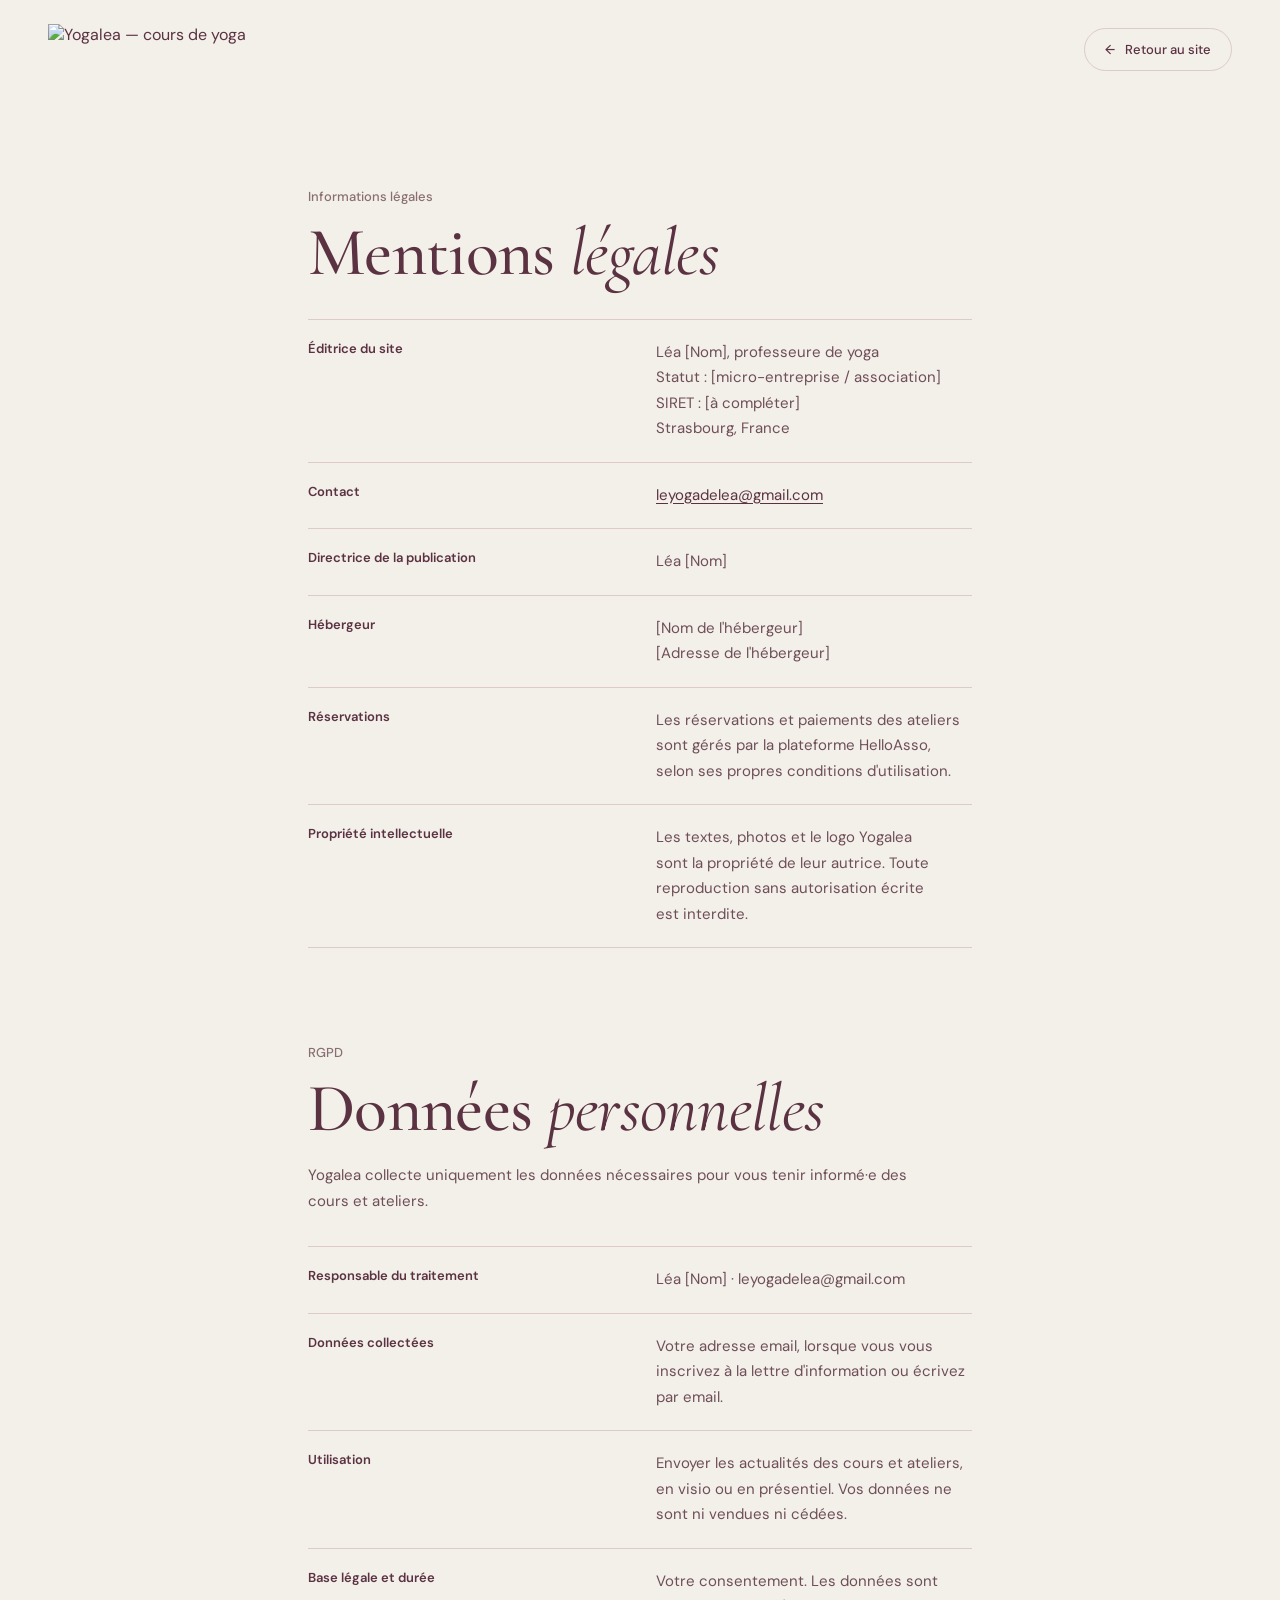
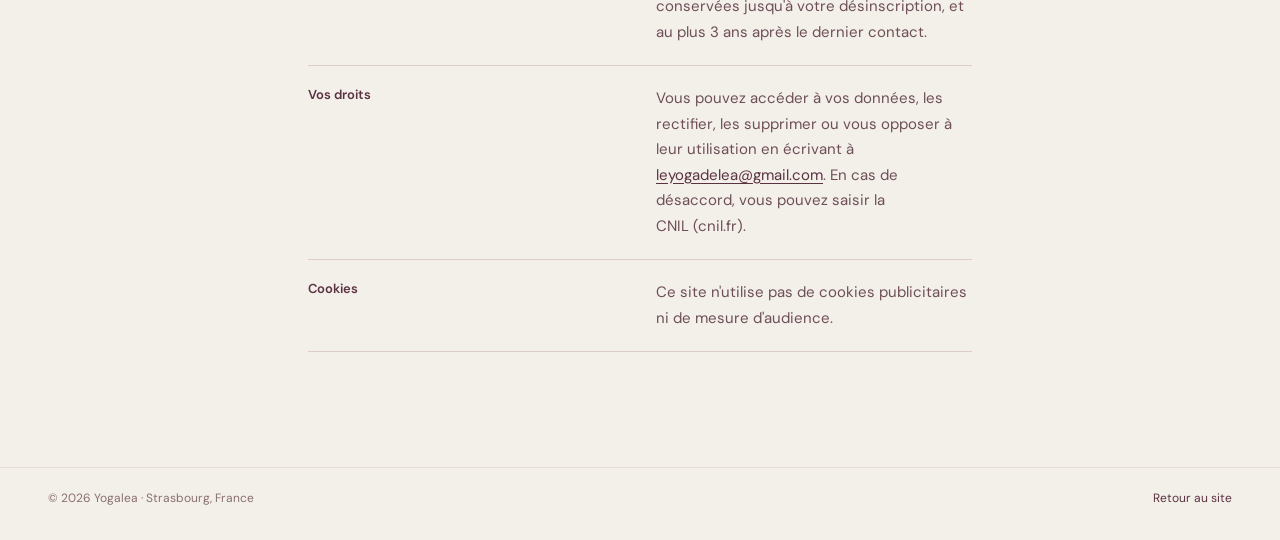
==== mentions-legales.html @ f5508489 "Add files via upload" ====
<!DOCTYPE html>
<html lang="fr">
<head>
  <meta charset="utf-8">
  <meta name="viewport" content="width=device-width, initial-scale=1">
  <title>Mentions légales et données personnelles — Yogalea</title>
  <link rel="preconnect" href="https://fonts.googleapis.com">
  <link href="https://fonts.googleapis.com/css2?family=Cormorant+Garamond:ital,wght@0,400;0,500;1,400&amp;family=DM+Sans:wght@400;500;600&amp;display=swap" rel="stylesheet">
  <link rel="stylesheet" href="style.css">
</head>
<body>
  <nav class="legal-nav">
    <a href="index.html" aria-label="Retour à l'accueil"><img src="assets/logo3-prune.png" alt="Yogalea — cours de yoga"></a>
    <a href="index.html" class="legal-back"><span>←</span><span>Retour au site</span></a>
  </nav>

  <main class="legal">
    <section id="mentions">
      <div class="legal-head">
        <span>Informations légales</span>
        <h1>Mentions <em>légales</em></h1>
      </div>
      <div>
        <div class="legal-row"><span>Éditrice du site</span><span>Léa [Nom], professeure de yoga<br>Statut : [micro-entreprise / association]<br>SIRET : [à compléter]<br>Strasbourg, France</span></div>
        <div class="legal-row"><span>Contact</span><span><a href="mailto:leyogadelea@gmail.com">leyogadelea@gmail.com</a></span></div>
        <div class="legal-row"><span>Directrice de la publication</span><span>Léa [Nom]</span></div>
        <div class="legal-row"><span>Hébergeur</span><span>[Nom de l'hébergeur]<br>[Adresse de l'hébergeur]</span></div>
        <div class="legal-row"><span>Réservations</span><span>Les réservations et paiements des ateliers sont gérés par la plateforme HelloAsso, selon ses propres conditions d'utilisation.</span></div>
        <div class="legal-row"><span>Propriété intellectuelle</span><span>Les textes, photos et le logo Yogalea sont la propriété de leur autrice. Toute reproduction sans autorisation écrite est interdite.</span></div>
      </div>
    </section>

    <section id="donnees">
      <div class="legal-head">
        <span>RGPD</span>
        <h2>Données <em>personnelles</em></h2>
        <p>Yogalea collecte uniquement les données nécessaires pour vous tenir informé·e des cours et ateliers.</p>
      </div>
      <div>
        <div class="legal-row"><span>Responsable du traitement</span><span>Léa [Nom] · leyogadelea@gmail.com</span></div>
        <div class="legal-row"><span>Données collectées</span><span>Votre adresse email, lorsque vous vous inscrivez à la lettre d'information ou écrivez par email.</span></div>
        <div class="legal-row"><span>Utilisation</span><span>Envoyer les actualités des cours et ateliers, en visio ou en présentiel. Vos données ne sont ni vendues ni cédées.</span></div>
        <div class="legal-row"><span>Base légale et durée</span><span>Votre consentement. Les données sont conservées jusqu'à votre désinscription, et au plus 3 ans après le dernier contact.</span></div>
        <div class="legal-row"><span>Vos droits</span><span>Vous pouvez accéder à vos données, les rectifier, les supprimer ou vous opposer à leur utilisation en écrivant à <a href="mailto:leyogadelea@gmail.com">leyogadelea@gmail.com</a>. En cas de désaccord, vous pouvez saisir la CNIL (cnil.fr).</span></div>
        <div class="legal-row"><span>Cookies</span><span>Ce site n'utilise pas de cookies publicitaires ni de mesure d'audience.</span></div>
      </div>
    </section>
  </main>

  <footer class="legal-foot">
    <span>© 2026 Yogalea · Strasbourg, France</span>
    <a href="index.html">Retour au site</a>
  </footer>
</body>
</html>
---- style.css ----
/* Yogalea — feuille de style */
*{box-sizing:border-box}
html{scroll-behavior:smooth}
html,body{margin:0;padding:0;background:#f3efe9}
body{font-family:'DM Sans',sans-serif;color:#5a3242;overflow-x:hidden;-webkit-font-smoothing:antialiased}
a{color:#5a3242;text-decoration:none}
a:hover{color:#6e3f52}
img{max-width:100%}
input::placeholder{color:#a8918f}
@media (min-width:760px){.only-mobile{display:none!important}}
@media (max-width:759px){.only-desktop{display:none!important}}

/* ---------- Header ---------- */
.hero{position:relative;overflow:hidden;min-height:760px;display:flex;flex-direction:column;background:#5a3242}
.hero-canvas{position:absolute;inset:0;width:100%;height:100%;display:block;pointer-events:none}
.hero-veil{position:absolute;inset:0;pointer-events:none;background:radial-gradient(ellipse 58% 44% at 50% 52%,rgba(90,50,66,.6) 0%,rgba(90,50,66,.34) 55%,rgba(90,50,66,0) 100%),linear-gradient(180deg,rgba(90,50,66,.35) 0%,rgba(90,50,66,0) 22%)}
.nav{position:relative;z-index:1;display:flex;align-items:center;justify-content:space-between;gap:24px;padding:24px clamp(20px,4vw,48px)}
.nav-logo{display:flex;align-items:center}
.nav-logo img{display:block;height:clamp(40px,4.4vw,54px);width:auto}
.nav-right{display:flex;align-items:center;gap:40px}
.nav-links{display:flex;gap:36px;font-size:13px}
.nav-links a{color:#f3efe9;transition:color .25s}
.nav-links a:hover{color:#d1c8ba}
.btn-nav{background:#f3efe9;color:#5a3242;font-size:13px;font-weight:500;padding:14px 26px;border-radius:999px;transition:background .25s}
.btn-nav:hover{background:#fff;color:#5a3242}
.burger{width:46px;height:46px;border:none;background:transparent;display:flex;flex-direction:column;align-items:flex-end;justify-content:center;gap:7px;cursor:pointer;padding:0 4px}
.burger span{display:block;width:28px;height:2px;border-radius:2px;background:#f3efe9}
.burger span+span{width:20px}

.hero-content{position:relative;z-index:1;flex:1;display:flex;flex-direction:column;align-items:center;justify-content:center;text-align:center;padding:40px 24px 120px;gap:28px}
.hero-badge{font-size:11px;font-weight:500;letter-spacing:.14em;text-transform:uppercase;white-space:nowrap;color:#f3efe9;background:rgba(255,255,255,.12);border:1px solid rgba(255,255,255,.2);padding:6px 14px;border-radius:999px}
.hero h1{margin:0;font-family:'Cormorant Garamond',serif;font-weight:500;font-size:clamp(64px,8vw,112px);line-height:.92;color:#f3efe9;letter-spacing:-.01em}
.hero h1 em{font-weight:400;color:#d1c8ba}
.hero-lead{margin:0;max-width:560px;font-size:16px;line-height:1.6;color:#efe4e0;text-wrap:pretty}
.btn-hero{position:relative;overflow:hidden;display:flex;align-items:center;gap:14px;white-space:nowrap;background:#f3efe9;color:#5a3242;font-size:13px;font-weight:500;padding:8px 8px 8px 28px;border-radius:999px;box-shadow:0 12px 30px -14px rgba(0,0,0,.45);transition:transform .45s cubic-bezier(.16,1,.3,1),box-shadow .45s,background .3s}
.btn-hero:hover{background:#fff;color:#5a3242;transform:translateY(-3px);box-shadow:0 22px 40px -16px rgba(0,0,0,.55)}
.btn-hero:active{transform:translateY(-1px) scale(.98)}
.btn-hero-label{position:relative;z-index:1}
.btn-hero-arrow{position:relative;z-index:1;flex:0 0 auto;width:36px;height:36px;border-radius:50%;background:#5a3242;color:#fff;display:flex;align-items:center;justify-content:center;overflow:hidden;font-size:14px}
.btn-hero-arrow span{display:inline-block;transition:transform .5s cubic-bezier(.16,1,.3,1)}
.btn-hero:hover .btn-hero-arrow span{transform:translateX(3px) rotate(-45deg)}
.btn-hero-shine{position:absolute;top:0;bottom:0;left:0;width:45%;background:linear-gradient(100deg,rgba(255,255,255,0) 0%,rgba(255,255,255,.9) 50%,rgba(255,255,255,0) 100%);transform:translateX(-120%);pointer-events:none;animation:shine 4s infinite}
@keyframes shine{0%{transform:translateX(-120%);animation-timing-function:cubic-bezier(.33,1,.68,1)}27.5%,100%{transform:translateX(260%)}}

.scroll-cue{position:absolute;z-index:1;left:50%;bottom:clamp(20px,3vw,32px);transform:translateX(-50%);display:flex;flex-direction:column;align-items:center;gap:10px;opacity:.6;transition:opacity .3s}
.scroll-cue:hover{opacity:1}
.scroll-cue-label{font-size:9px;font-weight:500;letter-spacing:.24em;color:#f3efe9}
.scroll-cue-track{position:relative;display:block;width:1px;height:40px;background:rgba(243,239,233,.3);overflow:hidden}
.scroll-cue-dot{position:absolute;left:0;top:0;width:1px;height:14px;background:#f3efe9;animation:cue 2.2s cubic-bezier(.65,0,.35,1) infinite}
@keyframes cue{from{transform:translateY(-14px)}to{transform:translateY(40px)}}

/* ---------- Menu mobile ---------- */
.menu{position:fixed;inset:0;z-index:100;background:#f3efe9;display:flex;flex-direction:column;padding:24px clamp(20px,4vw,48px) 32px;overflow-y:auto;clip-path:circle(0% at calc(100% - 40px) 46px);visibility:hidden;transition:clip-path .7s cubic-bezier(.7,0,.2,1),visibility 0s linear .7s}
.menu.is-open{clip-path:circle(150% at calc(100% - 40px) 46px);visibility:visible;transition:clip-path .7s cubic-bezier(.7,0,.2,1),visibility 0s linear 0s}
.menu-top{display:flex;align-items:center;justify-content:space-between;gap:16px}
.menu-close{position:relative;width:46px;height:46px;border:none;background:transparent;cursor:pointer;padding:0;margin-left:-6px;opacity:0;transform:rotate(-90deg);transition:transform .5s cubic-bezier(.2,.8,.2,1) .25s,opacity .4s .25s}
.menu-close span{position:absolute;left:9px;top:22px;width:28px;height:2px;border-radius:2px;background:#5a3242;transform:rotate(45deg)}
.menu-close span+span{transform:rotate(-45deg)}
.menu-logo{display:block;height:42px;width:auto;opacity:0;transition:opacity .5s .3s}
.menu-links{flex:1;display:flex;flex-direction:column;justify-content:center;gap:4px;padding:32px 0}
.menu-links a{display:flex;align-items:baseline;gap:16px;font-family:'Cormorant Garamond',serif;font-size:46px;line-height:1.2;color:#5a3242;opacity:0;transform:translateY(28px);transition:opacity .5s,transform .7s cubic-bezier(.2,.8,.2,1)}
.menu-links a span{font-family:'DM Sans',sans-serif;font-size:11px;font-weight:500;color:#a8918f;letter-spacing:.08em}
.menu-foot{display:flex;flex-direction:column;gap:22px;opacity:0;transform:translateY(20px);transition:opacity .5s,transform .6s cubic-bezier(.2,.8,.2,1)}
.menu.is-open .menu-close,.menu.is-open .menu-logo,.menu.is-open .menu-links a,.menu.is-open .menu-foot{opacity:1;transform:none}
.menu.is-open .menu-links a:nth-child(1){transition-delay:.3s}
.menu.is-open .menu-links a:nth-child(2){transition-delay:.37s}
.menu.is-open .menu-links a:nth-child(3){transition-delay:.44s}
.menu.is-open .menu-links a:nth-child(4){transition-delay:.51s}
.menu.is-open .menu-foot{transition-delay:.55s}
.menu-cta{display:flex;justify-content:center;background:#5a3242;color:#fff;font-size:14px;font-weight:500;padding:18px;border-radius:999px}
.menu-cta:hover{color:#fff;background:#6e3f52}
.menu-contact{display:flex;align-items:center;justify-content:space-between;gap:16px;padding-top:18px;border-top:1px solid #e8dcd6}
.menu-mail{font-size:13px;color:#5a3242;text-decoration:underline;text-underline-offset:4px}

/* Icônes réseaux */
.socials{display:flex;gap:10px}
.social{width:48px;height:48px;border-radius:50%;border:1px solid #dccbc6;display:flex;align-items:center;justify-content:center;color:#5a3242;font-size:21px;transition:all .25s}
.social:hover{background:#5a3242;color:#fff;border-color:#5a3242}
.socials--sm{gap:8px}
.socials--sm .social{width:40px;height:40px;border:none;background:#f6f2ec;font-size:18px}

/* ---------- Libellés de section ---------- */
.eyebrow{display:flex;align-items:center;gap:10px;font-size:10px;font-weight:600;letter-spacing:.1em;color:#5a3242}
.eyebrow::before{content:"";width:5px;height:5px;border-radius:50%;background:currentColor}

/* ---------- À propos ---------- */
.about{padding:clamp(56px,8vw,90px) clamp(20px,4vw,48px) clamp(64px,9vw,110px);display:flex;flex-direction:column;align-items:center}
@media (max-width:759px){.about{padding-top:calc(clamp(56px,8vw,90px) + 40px)}}
.about-grid{width:100%;max-width:940px;display:grid;grid-template-columns:repeat(auto-fit,minmax(min(100%,380px),1fr));gap:56px;align-items:center}
.about-text{display:flex;flex-direction:column;max-width:440px}
.about h2{margin:22px 0 30px;font-family:'Cormorant Garamond',serif;font-weight:400;font-size:clamp(32px,4.2vw,52px);line-height:1.04;color:#5a3242;letter-spacing:-.01em}
.about h2 span{white-space:nowrap}
.about p{margin:0;font-size:15px;line-height:1.7;color:#5a3242;text-wrap:pretty}
.about p.muted{margin-top:18px;color:#8a6f72}
.tags{margin-top:26px;display:flex;flex-wrap:wrap;gap:8px}
.tag{font-size:11px;font-weight:600;color:#5a3242;border:1px solid #dccbc6;border-radius:999px;padding:8px 14px;transition:all .25s;cursor:default}
.tag:hover{background:#5a3242;color:#fff;border-color:#5a3242}
.btn-outline{margin-top:40px;align-self:flex-start;display:flex;align-items:center;gap:16px;font-size:13px;font-weight:600;color:#5a3242;border:1px solid #5a3242;border-radius:999px;padding:16px 28px;transition:all .25s}
.btn-outline:hover{background:#5a3242;color:#fff}
.photos{position:relative;height:440px;max-width:520px;width:100%;justify-self:center;margin-top:34px}
.photo{position:absolute;width:47%;object-fit:cover;border-radius:14px;display:block}
.photo--1{left:0;top:0;height:310px}
.photo--2{right:0;top:88px;height:312px}
.ring{position:absolute;left:41%;top:-34px;width:104px;height:104px;border-radius:50%;background:#f3efe9;display:flex;align-items:center;justify-content:center;pointer-events:none}
.ring svg{display:block;position:absolute;inset:2px;animation:spin 45s linear infinite}
.ring text{font-family:'DM Sans',sans-serif;font-size:7.4px;letter-spacing:2px;fill:#5a3242;font-weight:500}
.ring-dot{width:8px;height:8px;border-radius:50%;background:#e8b49c}
@keyframes spin{to{transform:rotate(360deg)}}

/* ---------- Cours ---------- */
.courses{position:relative;overflow:hidden;padding:clamp(40px,6vw,70px) clamp(20px,4vw,48px) clamp(80px,10vw,130px);display:flex;flex-direction:column;align-items:center;gap:20px}
.courses h2{position:relative;z-index:1;margin:0;text-align:center;font-family:'Cormorant Garamond',serif;font-weight:500;font-size:clamp(44px,4.8vw,64px);line-height:1.02;color:#5a3242;letter-spacing:-.01em}
.courses-plant{position:absolute;pointer-events:none;user-select:none;height:auto;z-index:0;left:clamp(-150px,-9vw,-70px);top:0;width:clamp(180px,20vw,290px);opacity:.35;transform:rotate(38deg)}
.courses-sub{position:relative;z-index:1;margin:0;font-size:14px;color:#8a6f72;text-align:center}
.cards{position:relative;z-index:1;width:100%;max-width:1180px;margin-top:44px;display:grid;grid-template-columns:repeat(auto-fit,minmax(min(100%,280px),1fr));gap:20px}
.card{--c:#c5d1b4;position:relative;overflow:hidden;background:#fff;border-radius:18px;padding:28px 26px 30px;display:flex;flex-direction:column;min-height:340px;cursor:pointer;transition:transform .45s cubic-bezier(.2,.8,.2,1),box-shadow .45s}
.card:hover{transform:translateY(-8px);box-shadow:0 28px 50px -28px rgba(90,50,66,.45)}
.card--apricot{--c:#f2b896}
.card--lilac{--c:#d9c3e0}
.card-wash{position:absolute;right:-60px;bottom:-60px;width:220px;height:220px;border-radius:50%;background:var(--c);opacity:0;transform:scale(.3);transition:transform .6s cubic-bezier(.2,.8,.2,1),opacity .6s;pointer-events:none}
.card:hover .card-wash{opacity:.35;transform:scale(1)}
.card-top{position:relative;display:flex;align-items:center;justify-content:space-between;gap:12px}
.card-icon{width:46px;height:46px;border-radius:50%;background:var(--c);display:flex;align-items:center;justify-content:center;font-size:17px;color:#5a3242;transition:transform .5s cubic-bezier(.2,.8,.2,1)}
.card:hover .card-icon{transform:scale(1.2) rotate(-14deg)}
.pill{font-size:11px;font-weight:600;color:#5a3242;border:1px solid #dccbc6;border-radius:999px;padding:6px 12px}
.card h3{position:relative;margin:40px 0 0;font-family:'Cormorant Garamond',serif;font-weight:500;font-size:38px;line-height:1;color:#5a3242}
.card h3 strong{font-weight:700}
.card-sub{position:relative;margin:10px 0 0;font-size:16px;line-height:1.35;color:#5a3242}
.card-desc{position:relative;margin:14px 0 0;font-size:13.5px;line-height:1.7;color:#8a6f72;max-width:260px}
.card-foot{position:relative;margin-top:auto;padding-top:24px;display:flex;align-items:center;justify-content:space-between;gap:12px}
.card-level{font-size:12px;font-weight:700;color:#5a3242}
.card-link{display:flex;align-items:center;gap:8px;font-size:13px;font-weight:500;color:#5a3242}
.card-link span:first-child{text-decoration:underline;text-underline-offset:4px}
.card-link span:last-child{opacity:0;transform:translateX(-6px);transition:transform .4s,opacity .4s}
.card:hover .card-link span:last-child{opacity:1;transform:none}

/* ---------- Planning ---------- */
.planning{padding:40px clamp(12px,3vw,48px) 60px;display:flex;justify-content:center}
.planning-box{position:relative;overflow:hidden;width:100%;max-width:1060px;border-radius:clamp(24px,3vw,36px);padding:clamp(32px,5vw,56px) clamp(20px,3.4vw,48px) clamp(28px,4vw,48px);color:#f4e9e5;background:#5a3242}
.planning-circle{position:absolute;right:-110px;top:-300px;width:640px;height:640px;border-radius:50%;background:#653a4b;pointer-events:none}
.planning-plant{position:absolute;pointer-events:none;user-select:none;height:auto;left:-70px;bottom:-60px;width:260px;opacity:.06;transform:rotate(24deg)}
.planning-head{position:relative;display:flex;justify-content:space-between;align-items:flex-end;gap:24px;flex-wrap:wrap}
.planning-head > div{display:flex;flex-direction:column;gap:22px}
.planning .eyebrow{color:#f4e9e5;letter-spacing:.08em}
.planning .eyebrow::before{background:#e8b49c}
.planning h2{margin:0;font-family:'Cormorant Garamond',serif;font-weight:400;font-size:clamp(40px,4.4vw,60px);line-height:1.05;color:#fff}
.planning-week{font-size:12px;color:#ecdcd6;padding-bottom:10px}
.days{position:relative;margin-top:36px;display:grid;grid-template-columns:repeat(5,minmax(0,1fr));gap:8px}
.day{height:38px;min-width:0;padding:0 4px;overflow:hidden;text-overflow:ellipsis;white-space:nowrap;border:none;border-radius:999px;font-family:'DM Sans',sans-serif;font-size:11px;font-weight:600;cursor:pointer;transition:background .25s,color .25s;background:rgba(255,255,255,.08);color:#e6d0cb}
.day.is-active{background:#e8b49c;color:#5a3242}
.sessions{position:relative;margin-top:48px}
.sessions-head,.session{display:grid;grid-template-columns:84px minmax(0,1.6fr) minmax(0,1fr) minmax(0,1.2fr) 104px;gap:14px}
.sessions-head{padding:0 10px 14px;font-size:10px;letter-spacing:.08em;color:#ccb2ad;border-bottom:1px solid rgba(255,255,255,.08)}
.sessions-head span:last-child{text-align:center}
.session{align-items:center;padding:24px 10px;border-bottom:1px solid rgba(255,255,255,.08)}
.session-time{display:flex;flex-direction:column;gap:4px}
.session-time strong{font-family:'Playfair Display',serif;font-weight:500;font-variant-numeric:lining-nums tabular-nums;font-size:22px;line-height:1;color:#fff}
.session-time span{font-size:10px;color:#dcc4bf}
.session-name{font-family:'Cormorant Garamond',serif;font-size:23px;line-height:1.1;color:#fff}
.session-level{display:inline-block;font-size:10px;color:#e6d0cb;background:rgba(255,255,255,.08);padding:7px 12px;border-radius:999px;white-space:nowrap}
.session-place{display:flex;align-items:center;gap:10px;font-size:12px;color:#dcc4bf}
.session-place::before{content:"";width:5px;height:5px;border-radius:50%;background:#e6c1a4}
.session-book{display:flex;justify-content:center}
.btn-book{align-self:flex-start;height:40px;min-width:84px;padding:0 18px;border:none;border-radius:999px;font-family:'DM Sans',sans-serif;font-size:11px;font-weight:600;cursor:pointer;background:#fff;color:#5a3242;transition:background .25s}
.btn-book.is-booked{background:#e8b49c}
.no-session{margin:0;padding:6px 10px 4px;font-size:13px;color:#dcc4bf}
.private{margin-top:18px;display:flex;flex-wrap:wrap;align-items:center;justify-content:space-between;gap:14px 24px;padding:18px 18px 18px 24px;border-radius:18px;background:#e8b49c;color:#5a3242}
.private > div{display:flex;align-items:center;gap:16px;flex-wrap:wrap}
.private-title{font-family:'Cormorant Garamond',serif;font-size:24px;line-height:1.1;color:#5a3242;white-space:nowrap}
.private-note{font-size:12px;font-weight:500;color:#5a3242;background:rgba(255,255,255,.4);padding:7px 12px;border-radius:999px}
.btn-private{flex:0 0 auto;display:flex;align-items:center;gap:10px;white-space:nowrap;height:40px;padding:0 18px;border-radius:999px;background:#5a3242;color:#fff;font-size:11px;font-weight:600}
.btn-private:hover{background:#6e3f52;color:#fff}
.planning-foot{position:relative;margin-top:40px;display:flex;justify-content:space-between;align-items:flex-end;gap:16px;flex-wrap:wrap;font-size:11px}
.planning-foot > div{display:flex;flex-direction:column;gap:6px}
.planning-foot strong{font-size:13px;font-weight:600;color:#fff}
.planning-foot span{color:#dcc4bf}
.planning-foot a{color:#e8b49c;font-weight:600}
.planning-foot a:hover{color:#f3c9b5}
@media (max-width:759px){
  .sessions{margin-top:24px;display:flex;flex-direction:column}
  .sessions-head{display:none}
  .session{grid-template-columns:62px minmax(0,1fr);align-items:start;padding:20px 0}
  .session-time strong{font-size:20px}
  .session-info{display:flex;flex-direction:column;gap:10px}
  .session-title{display:flex;flex-wrap:wrap;align-items:center;gap:6px 10px}
  .session-level{padding:5px 10px}
  .session-place{gap:8px}
  .no-session{padding:4px 0}
  .private{margin-top:16px;flex-wrap:nowrap;gap:12px;padding:12px 12px 12px 20px}
  .private-title{font-size:23px}
}
@media (min-width:760px){.session-info,.session-title{display:contents}}

/* ---------- La pratique ---------- */
.practice{position:relative;overflow:hidden;padding:clamp(64px,8vw,100px) clamp(20px,4vw,48px) clamp(64px,8vw,110px);display:flex;justify-content:center}
.practice-grid{position:relative;width:100%;max-width:1060px;display:grid;grid-template-columns:repeat(auto-fit,minmax(min(100%,200px),max-content));gap:24px 120px}
.practice .eyebrow{font-size:9px;letter-spacing:.06em;padding-top:14px;align-self:start}
.practice .eyebrow::before{width:4px;height:4px}
.practice-text{display:flex;flex-direction:column;gap:22px;max-width:620px}
.practice h2{margin:0;font-family:'Cormorant Garamond',serif;font-weight:400;font-size:clamp(32px,8.4vw,48px);line-height:1.1;color:#5a3242;text-wrap:balance}
.practice h2 strong{font-weight:700}
.practice p{margin:0;font-size:13px;line-height:1.75;color:#8a6f72;max-width:480px}

/* ---------- Prochain atelier ---------- */
.atelier{padding:0 clamp(12px,3vw,48px) clamp(64px,8vw,100px);display:flex;justify-content:center;font-family:'Geist',sans-serif}
.atelier-box{width:100%;max-width:1080px;border-radius:clamp(22px,2.6vw,32px);padding:clamp(12px,1.4vw,16px);display:flex;flex-wrap:wrap;align-items:stretch;gap:clamp(12px,1.4vw,16px);background:#e9dfcf}
.atelier-left{flex:1.25 1 400px;padding:clamp(20px,3.4vw,44px);display:flex;flex-direction:column;align-items:flex-start;gap:20px}
.atelier-kicker{display:flex;align-items:center;gap:10px;font-size:10px;font-weight:600;letter-spacing:.12em;text-transform:uppercase;color:#5a3242}
.atelier-kicker::before{content:"";display:block;width:14px;height:14px;flex:0 0 auto;background:#5a3242;-webkit-mask:url(assets/algue-prune.png) center/contain no-repeat;mask:url(assets/algue-prune.png) center/contain no-repeat}
.atelier h2{margin:0;font-family:'Geist',sans-serif;font-weight:500;font-size:clamp(34px,3.6vw,52px);line-height:1.04;letter-spacing:-.04em;color:#5a3242;padding-bottom:3px}
.atelier em{font-family:'Instrument Serif',serif;font-style:italic;font-weight:400;letter-spacing:-.01em}
.atelier-info{width:100%;display:grid;grid-template-columns:repeat(auto-fit,minmax(min(100%,180px),1fr));gap:18px 24px;margin-top:6px}
.atelier-info > div{display:flex;flex-direction:column;gap:8px;padding-top:16px;border-top:1px solid rgba(90,50,66,.14)}
.atelier-label{font-size:10px;font-weight:600;letter-spacing:.12em;text-transform:uppercase;color:#8a6f72}
.atelier-info p{margin:0;font-size:14px;line-height:1.65;color:#5a3242;text-wrap:pretty}
.atelier-contact{width:100%;margin-top:auto;padding-top:20px;display:flex;flex-wrap:wrap;align-items:center;justify-content:space-between;gap:14px 20px;border-top:1px solid rgba(90,50,66,.14)}
.atelier-contact > span{font-size:13px;color:#8a6f72}
.atelier-contact > span a{color:#5a3242;font-weight:500;text-decoration:underline;text-underline-offset:3px}
.ticket{position:relative;overflow:hidden;flex:1 1 340px;background:#5a3242;color:#f6f2ec;border-radius:clamp(18px,2vw,24px);padding:clamp(22px,2.8vw,38px);display:flex;flex-direction:column;gap:22px}
.ticket-head{display:flex;align-items:flex-start;justify-content:space-between;gap:16px}
.ticket-head > div:first-child{display:flex;flex-direction:column;gap:8px;min-width:0}
.ticket-date{font-size:10px;font-weight:600;letter-spacing:.12em;text-transform:uppercase;color:#e9dfcf}
.ticket h3{margin:0;font-family:'Geist',sans-serif;font-weight:500;font-size:clamp(26px,2.4vw,34px);line-height:1.05;letter-spacing:-.035em;color:#fff;padding-bottom:2px}
.ticket-cal{flex:0 0 auto;width:76px;height:84px;border-radius:18px;background:#e9dfcf;color:#5a3242;display:flex;flex-direction:column;align-items:center;justify-content:center;gap:1px}
.ticket-cal strong{font-size:34px;font-weight:500;letter-spacing:-.04em;line-height:1}
.ticket-cal span{font-size:12px;font-weight:500}
.ticket-rows{display:flex;flex-direction:column;font-size:14px}
.ticket-rows > div{display:flex;justify-content:space-between;gap:16px;padding:13px 0;border-top:1px solid rgba(255,255,255,.12)}
.ticket-rows > div:last-child{border-bottom:1px solid rgba(255,255,255,.12)}
.ticket-rows span:first-child{color:#d4bcb8}
.ticket-rows span:last-child{font-weight:500;text-align:right;color:#fff}
.btn-ticket{margin-top:2px;display:flex;align-items:center;justify-content:space-between;gap:12px;background:#fff;color:#5a3242;font-size:15px;font-weight:500;padding:11px 11px 11px 24px;border-radius:999px;transition:background .25s,transform .15s}
.btn-ticket:hover{background:#f6f2ec;color:#5a3242}
.btn-ticket:active{transform:scale(.98)}
.btn-ticket span:first-child{white-space:nowrap}
.btn-ticket span:last-child{width:38px;height:38px;border-radius:50%;background:#5a3242;color:#fff;display:flex;align-items:center;justify-content:center;font-size:15px}

/* ---------- Footer ---------- */
.newsletter-wrap{padding:0 clamp(12px,3vw,48px)}
.newsletter{max-width:1080px;margin:0 auto;padding:clamp(40px,6vw,64px) clamp(4px,1vw,12px) clamp(48px,7vw,80px);display:flex;flex-wrap:wrap;justify-content:space-between;align-items:flex-end;gap:28px 48px}
.newsletter-text{display:flex;flex-direction:column;gap:12px;max-width:460px}
.newsletter-kicker{font-size:10px;letter-spacing:.3em;color:#8a6f72}
.newsletter h3{margin:0;font-family:'Cormorant Garamond',serif;font-weight:400;font-size:clamp(28px,3vw,36px);line-height:1.1;color:#5a3242}
.newsletter-text p{margin:0;font-size:13px;line-height:1.6;color:#8a6f72}
.newsletter-form-wrap{flex:0 1 440px;display:flex;flex-direction:column;gap:10px}
.newsletter-form{display:flex;gap:8px;flex-wrap:wrap}
.newsletter-form input{flex:1 1 220px;min-width:0;height:48px;border:1px solid #e3d5cf;background:#f8f5f1;padding:0 18px;font-family:'DM Sans',sans-serif;font-size:13px;color:#5a3242;outline:none;border-radius:0}
.newsletter-form input:focus{border-color:#5a3242}
.newsletter-form button{flex:0 0 auto;height:48px;padding:0 24px;border:1px solid #5a3242;background:#5a3242;font-family:'DM Sans',sans-serif;font-weight:500;font-size:11px;letter-spacing:.22em;color:#fff;cursor:pointer;transition:background .25s}
.newsletter-form button:hover{background:#6e3f52}
.newsletter-form button:disabled{opacity:.6;cursor:wait}
.newsletter-thanks{font-size:14px;color:#5a3242;padding:14px 0}
.newsletter-note{font-size:10px;color:#a8918f}
.footer-band{position:relative;overflow:hidden;background:#5a3242;color:#f3efe9;border-radius:clamp(24px,3vw,40px) clamp(24px,3vw,40px) 0 0}
.footer-plant{position:absolute;right:-80px;top:-60px;width:clamp(220px,24vw,340px);height:auto;opacity:.06;transform:rotate(-18deg);pointer-events:none;user-select:none}
.footer-cols{position:relative;max-width:1300px;margin:0 auto;padding:40px clamp(20px,5vw,68px);display:grid;grid-template-columns:repeat(auto-fit,minmax(150px,1fr));gap:32px}
.footer-cols > div{display:flex;flex-direction:column;gap:10px;font-size:11px;color:#dcc4bf}
.footer-brand{gap:14px!important}
.footer-brand img{display:block;height:46px;width:auto;align-self:flex-start;margin-left:-6px}
.footer-brand span{line-height:1.6;max-width:240px}
.footer-title{font-size:9px;letter-spacing:.3em;color:#ccb2ad;margin-bottom:8px}
.footer-cols a{color:#dcc4bf;transition:color .25s}
.footer-cols a:hover{color:#fff}
.footer-cols a.underline{text-decoration:underline;margin-top:4px}
.footer-copy{position:relative;border-top:1px solid rgba(255,255,255,.12);padding:18px 24px 34px;text-align:center;font-size:9px;letter-spacing:.22em;color:#ccb2ad}

/* ---------- Page mentions légales ---------- */
.legal-nav{display:flex;align-items:center;justify-content:space-between;gap:24px;padding:24px clamp(20px,4vw,48px)}
.legal-nav img{display:block;height:clamp(40px,4.4vw,50px);width:auto}
.legal-back{display:flex;align-items:center;gap:10px;font-size:13px;font-weight:500;color:#5a3242;border:1px solid #dccbc6;padding:12px 20px;border-radius:999px;transition:all .25s}
.legal-back:hover{background:#5a3242;color:#fff;border-color:#5a3242}
.legal{max-width:760px;margin:0 auto;padding:clamp(40px,7vw,90px) clamp(20px,4vw,48px) clamp(64px,9vw,120px);display:flex;flex-direction:column;gap:clamp(56px,8vw,96px)}
.legal section{display:flex;flex-direction:column;gap:32px;scroll-margin-top:24px}
.legal-head{display:flex;flex-direction:column;gap:14px}
.legal-head > span{font-size:13px;font-weight:500;color:#8a6f72}
.legal h1,.legal h2{margin:0;font-family:'Cormorant Garamond',serif;font-weight:500;font-size:clamp(40px,5.6vw,68px);line-height:1;letter-spacing:-.01em}
.legal h1 em,.legal h2 em{font-weight:400}
.legal-head p{margin:6px 0 0;font-size:15px;line-height:1.7;color:#6e4f58;max-width:60ch}
.legal-row{display:grid;grid-template-columns:repeat(auto-fit,minmax(min(100%,200px),1fr));gap:6px 32px;padding:20px 0;border-top:1px solid #dccbc6}
.legal-row:last-child{border-bottom:1px solid #dccbc6}
.legal-row > span:first-child{font-size:13px;font-weight:600}
.legal-row > span:last-child{font-size:15px;line-height:1.7;color:#6e4f58;text-wrap:pretty}
.legal-row a{text-decoration:underline;text-underline-offset:3px}
.legal-foot{border-top:1px solid #e8dcd6;padding:22px clamp(20px,4vw,48px) 34px;display:flex;flex-wrap:wrap;justify-content:space-between;gap:12px;font-size:12px;color:#8a6f72}

@media (prefers-reduced-motion:reduce){
  *,*::before,*::after{animation:none!important;transition-duration:.01ms!important}
  html{scroll-behavior:auto}
}
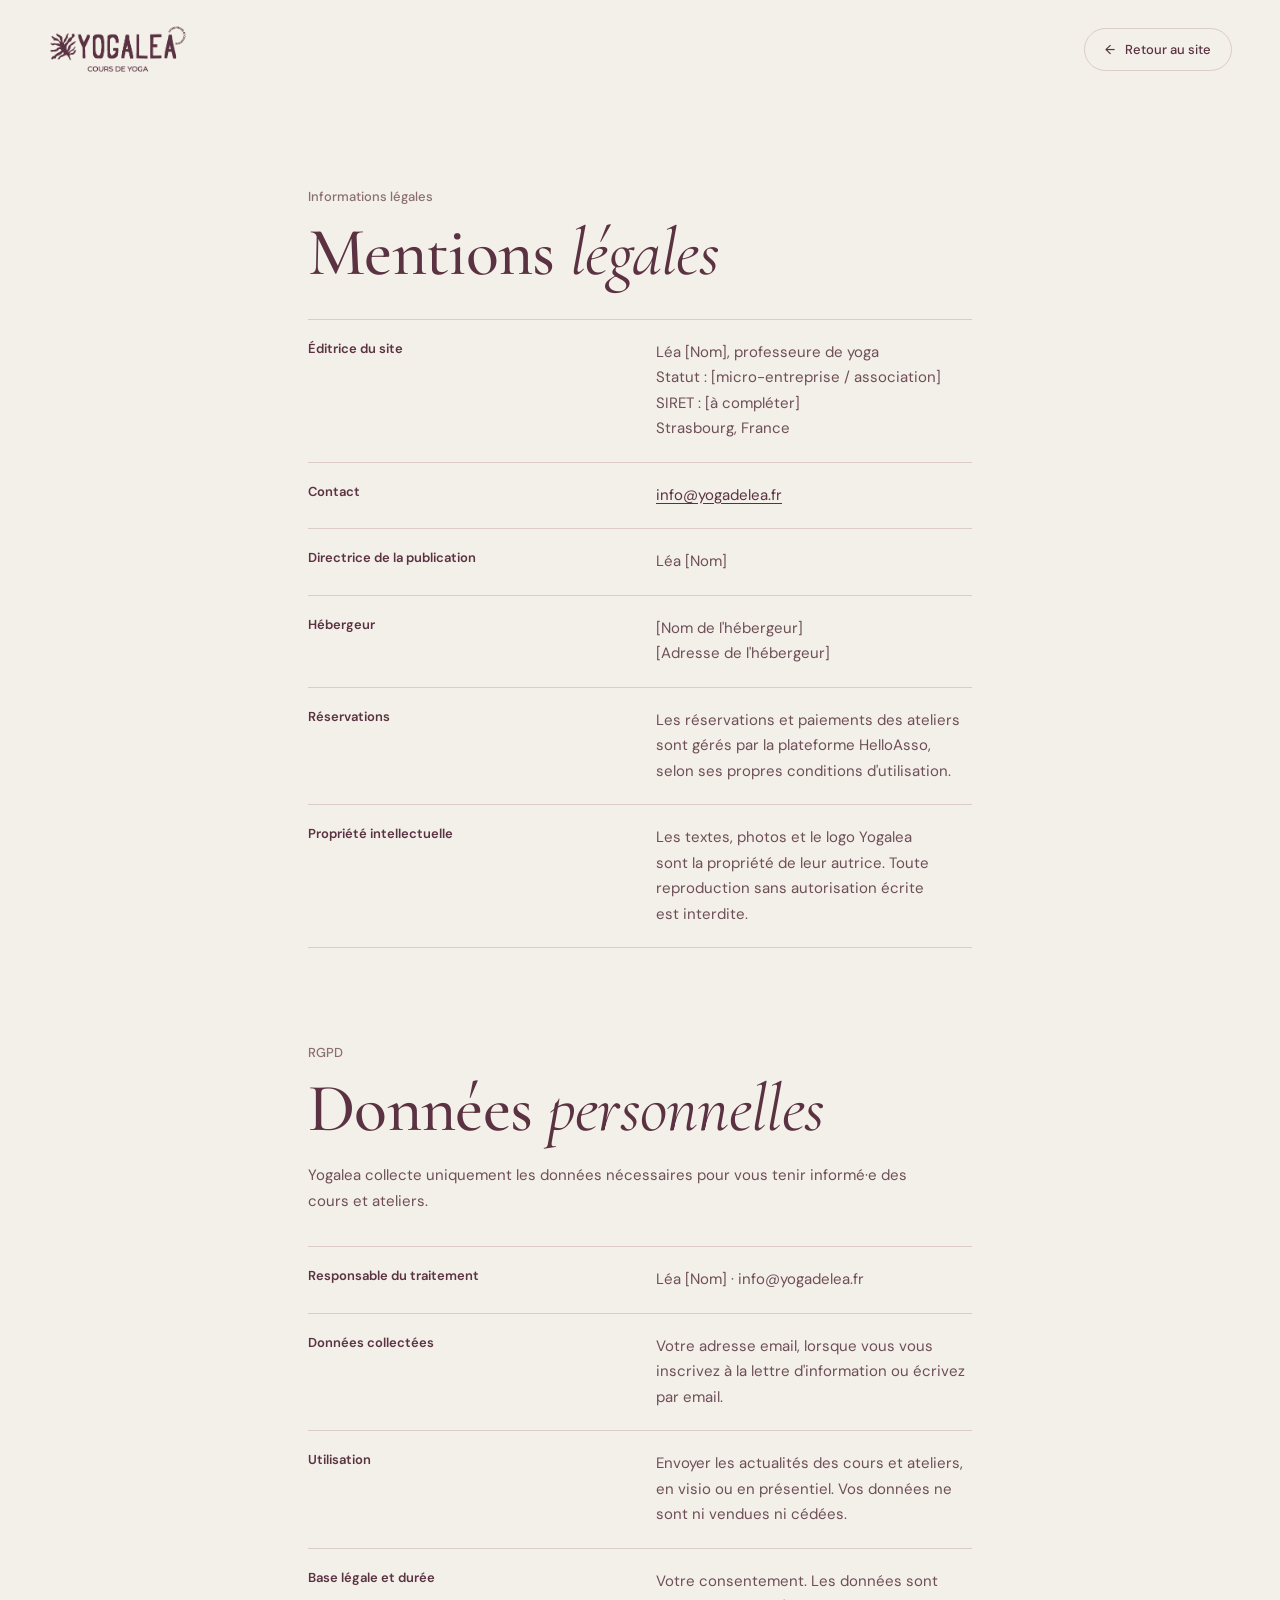
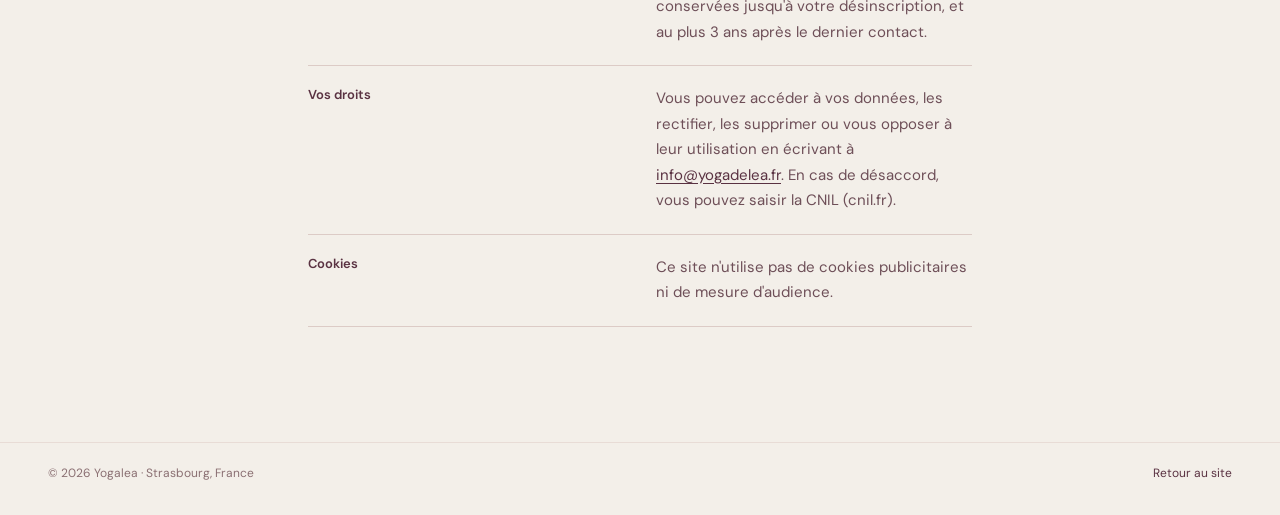
==== commit 9d3013a6: "feat: adresse info@yogadelea.fr et liens réseaux sociaux - Remplace leyogadelea@gmail.com par info@y" ====
--- a/mentions-legales.html
+++ b/mentions-legales.html
@@ -22,7 +22,7 @@
       </div>
       <div>
         <div class="legal-row"><span>Éditrice du site</span><span>Léa [Nom], professeure de yoga<br>Statut : [micro-entreprise / association]<br>SIRET : [à compléter]<br>Strasbourg, France</span></div>
-        <div class="legal-row"><span>Contact</span><span><a href="mailto:leyogadelea@gmail.com">leyogadelea@gmail.com</a></span></div>
+        <div class="legal-row"><span>Contact</span><span><a href="mailto:info@yogadelea.fr">info@yogadelea.fr</a></span></div>
         <div class="legal-row"><span>Directrice de la publication</span><span>Léa [Nom]</span></div>
         <div class="legal-row"><span>Hébergeur</span><span>[Nom de l'hébergeur]<br>[Adresse de l'hébergeur]</span></div>
         <div class="legal-row"><span>Réservations</span><span>Les réservations et paiements des ateliers sont gérés par la plateforme HelloAsso, selon ses propres conditions d'utilisation.</span></div>
@@ -37,11 +37,11 @@
         <p>Yogalea collecte uniquement les données nécessaires pour vous tenir informé·e des cours et ateliers.</p>
       </div>
       <div>
-        <div class="legal-row"><span>Responsable du traitement</span><span>Léa [Nom] · leyogadelea@gmail.com</span></div>
+        <div class="legal-row"><span>Responsable du traitement</span><span>Léa [Nom] · info@yogadelea.fr</span></div>
         <div class="legal-row"><span>Données collectées</span><span>Votre adresse email, lorsque vous vous inscrivez à la lettre d'information ou écrivez par email.</span></div>
         <div class="legal-row"><span>Utilisation</span><span>Envoyer les actualités des cours et ateliers, en visio ou en présentiel. Vos données ne sont ni vendues ni cédées.</span></div>
         <div class="legal-row"><span>Base légale et durée</span><span>Votre consentement. Les données sont conservées jusqu'à votre désinscription, et au plus 3 ans après le dernier contact.</span></div>
-        <div class="legal-row"><span>Vos droits</span><span>Vous pouvez accéder à vos données, les rectifier, les supprimer ou vous opposer à leur utilisation en écrivant à <a href="mailto:leyogadelea@gmail.com">leyogadelea@gmail.com</a>. En cas de désaccord, vous pouvez saisir la CNIL (cnil.fr).</span></div>
+        <div class="legal-row"><span>Vos droits</span><span>Vous pouvez accéder à vos données, les rectifier, les supprimer ou vous opposer à leur utilisation en écrivant à <a href="mailto:info@yogadelea.fr">info@yogadelea.fr</a>. En cas de désaccord, vous pouvez saisir la CNIL (cnil.fr).</span></div>
         <div class="legal-row"><span>Cookies</span><span>Ce site n'utilise pas de cookies publicitaires ni de mesure d'audience.</span></div>
       </div>
     </section>
--- a/style.css
+++ b/style.css
@@ -37,10 +37,7 @@
 .btn-hero:active{transform:translateY(-1px) scale(.98)}
 .btn-hero-label{position:relative;z-index:1}
 .btn-hero-arrow{position:relative;z-index:1;flex:0 0 auto;width:36px;height:36px;border-radius:50%;background:#5a3242;color:#fff;display:flex;align-items:center;justify-content:center;overflow:hidden;font-size:14px}
-.btn-hero-arrow span{display:inline-block;transition:transform .5s cubic-bezier(.16,1,.3,1)}
-.btn-hero:hover .btn-hero-arrow span{transform:translateX(3px) rotate(-45deg)}
-.btn-hero-shine{position:absolute;top:0;bottom:0;left:0;width:45%;background:linear-gradient(100deg,rgba(255,255,255,0) 0%,rgba(255,255,255,.9) 50%,rgba(255,255,255,0) 100%);transform:translateX(-120%);pointer-events:none;animation:shine 4s infinite}
-@keyframes shine{0%{transform:translateX(-120%);animation-timing-function:cubic-bezier(.33,1,.68,1)}27.5%,100%{transform:translateX(260%)}}
+.btn-hero-arrow span{display:inline-block}
 
 .scroll-cue{position:absolute;z-index:1;left:50%;bottom:clamp(20px,3vw,32px);transform:translateX(-50%);display:flex;flex-direction:column;align-items:center;gap:10px;opacity:.6;transition:opacity .3s}
 .scroll-cue:hover{opacity:1}
@@ -144,27 +141,8 @@
 .planning .eyebrow{color:#f4e9e5;letter-spacing:.08em}
 .planning .eyebrow::before{background:#e8b49c}
 .planning h2{margin:0;font-family:'Cormorant Garamond',serif;font-weight:400;font-size:clamp(40px,4.4vw,60px);line-height:1.05;color:#fff}
-.planning-week{font-size:12px;color:#ecdcd6;padding-bottom:10px}
-.days{position:relative;margin-top:36px;display:grid;grid-template-columns:repeat(5,minmax(0,1fr));gap:8px}
-.day{height:38px;min-width:0;padding:0 4px;overflow:hidden;text-overflow:ellipsis;white-space:nowrap;border:none;border-radius:999px;font-family:'DM Sans',sans-serif;font-size:11px;font-weight:600;cursor:pointer;transition:background .25s,color .25s;background:rgba(255,255,255,.08);color:#e6d0cb}
-.day.is-active{background:#e8b49c;color:#5a3242}
-.sessions{position:relative;margin-top:48px}
-.sessions-head,.session{display:grid;grid-template-columns:84px minmax(0,1.6fr) minmax(0,1fr) minmax(0,1.2fr) 104px;gap:14px}
-.sessions-head{padding:0 10px 14px;font-size:10px;letter-spacing:.08em;color:#ccb2ad;border-bottom:1px solid rgba(255,255,255,.08)}
-.sessions-head span:last-child{text-align:center}
-.session{align-items:center;padding:24px 10px;border-bottom:1px solid rgba(255,255,255,.08)}
-.session-time{display:flex;flex-direction:column;gap:4px}
-.session-time strong{font-family:'Playfair Display',serif;font-weight:500;font-variant-numeric:lining-nums tabular-nums;font-size:22px;line-height:1;color:#fff}
-.session-time span{font-size:10px;color:#dcc4bf}
-.session-name{font-family:'Cormorant Garamond',serif;font-size:23px;line-height:1.1;color:#fff}
-.session-level{display:inline-block;font-size:10px;color:#e6d0cb;background:rgba(255,255,255,.08);padding:7px 12px;border-radius:999px;white-space:nowrap}
-.session-place{display:flex;align-items:center;gap:10px;font-size:12px;color:#dcc4bf}
-.session-place::before{content:"";width:5px;height:5px;border-radius:50%;background:#e6c1a4}
-.session-book{display:flex;justify-content:center}
-.btn-book{align-self:flex-start;height:40px;min-width:84px;padding:0 18px;border:none;border-radius:999px;font-family:'DM Sans',sans-serif;font-size:11px;font-weight:600;cursor:pointer;background:#fff;color:#5a3242;transition:background .25s}
-.btn-book.is-booked{background:#e8b49c}
-.no-session{margin:0;padding:6px 10px 4px;font-size:13px;color:#dcc4bf}
-.private{margin-top:18px;display:flex;flex-wrap:wrap;align-items:center;justify-content:space-between;gap:14px 24px;padding:18px 18px 18px 24px;border-radius:18px;background:#e8b49c;color:#5a3242}
+.sessions{position:relative;margin-top:40px}
+.private{margin-top:0;display:flex;flex-wrap:wrap;align-items:center;justify-content:space-between;gap:14px 24px;padding:18px 18px 18px 24px;border-radius:18px;background:#e8b49c;color:#5a3242}
 .private > div{display:flex;align-items:center;gap:16px;flex-wrap:wrap}
 .private-title{font-family:'Cormorant Garamond',serif;font-size:24px;line-height:1.1;color:#5a3242;white-space:nowrap}
 .private-note{font-size:12px;font-weight:500;color:#5a3242;background:rgba(255,255,255,.4);padding:7px 12px;border-radius:999px}
@@ -177,19 +155,10 @@
 .planning-foot a{color:#e8b49c;font-weight:600}
 .planning-foot a:hover{color:#f3c9b5}
 @media (max-width:759px){
-  .sessions{margin-top:24px;display:flex;flex-direction:column}
-  .sessions-head{display:none}
-  .session{grid-template-columns:62px minmax(0,1fr);align-items:start;padding:20px 0}
-  .session-time strong{font-size:20px}
-  .session-info{display:flex;flex-direction:column;gap:10px}
-  .session-title{display:flex;flex-wrap:wrap;align-items:center;gap:6px 10px}
-  .session-level{padding:5px 10px}
-  .session-place{gap:8px}
-  .no-session{padding:4px 0}
-  .private{margin-top:16px;flex-wrap:nowrap;gap:12px;padding:12px 12px 12px 20px}
+  .sessions{margin-top:28px}
+  .private{flex-wrap:nowrap;gap:12px;padding:12px 12px 12px 20px}
   .private-title{font-size:23px}
 }
-@media (min-width:760px){.session-info,.session-title{display:contents}}
 
 /* ---------- La pratique ---------- */
 .practice{position:relative;overflow:hidden;padding:clamp(64px,8vw,100px) clamp(20px,4vw,48px) clamp(64px,8vw,110px);display:flex;justify-content:center}
